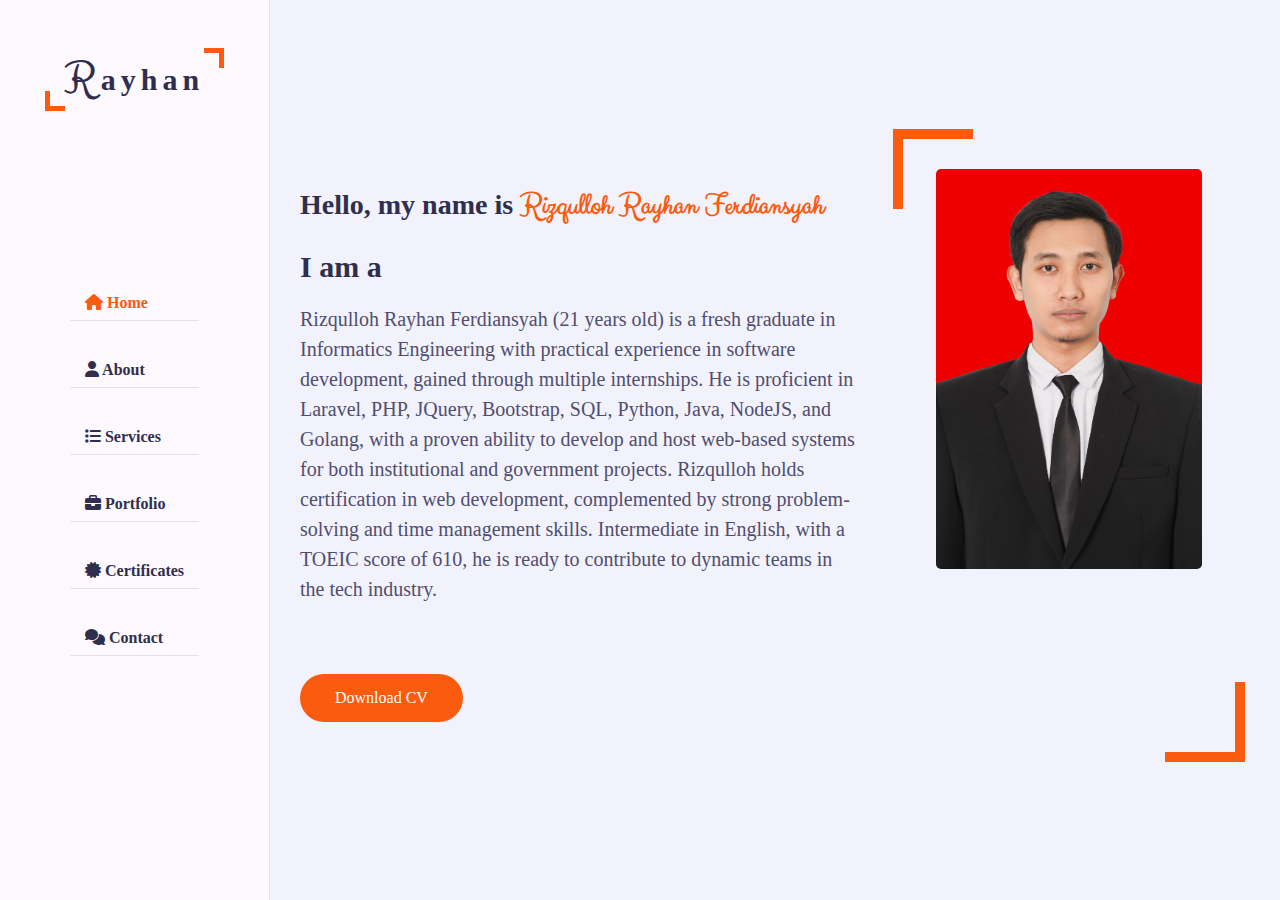
==== index.html @ 7c7cdb65 "add meta tag google-site-verification" ====
<!DOCTYPE html>
<html lang="en">

<head>
    <!-- Google tag (gtag.js) -->
    <script async src="https://www.googletagmanager.com/gtag/js?id=G-YBKB1X5QW4"></script>
    <script>
        window.dataLayer = window.dataLayer || [];
        function gtag() { dataLayer.push(arguments); }
        gtag('js', new Date());

        gtag('config', 'G-YBKB1X5QW4');
    </script>

    <meta name="google-site-verification" content="oCcpbvfeTZZCuJ9c2WSBd1tLm_rmWKsyOz2tn631DaE" />

    <meta charset="UTF-8">
    <meta name="viewport" content="width=device-width, initial-scale=1.0">
    <meta name="googlebot" content="notranslate">
    <meta name="google" content="nositelinkssearchbox">
    <meta name="description"
        content="Rizqulloh Rayhan Ferdiansyah (21 years old) is a fresh graduate in Informatics Engineering with practical experience in software development, gained through multiple internships.">
    <title>Rizqulloh Rayhan Ferdiansyah</title>
    <!-- css -->
    <link rel="stylesheet" href="css/style.css">
    <!-- <link rel="stylesheet" href="css/skins/color-1.css"> -->
    <link rel="stylesheet" href="https://cdnjs.cloudflare.com/ajax/libs/font-awesome/6.4.2/css/all.min.css">
</head>

<body>
    <!-- Main Container -->
    <div class="main-container">
        <!-- aside -->
        <div class="aside">
            <div class="logo">
                <a href="#"><span>R</span>ayhan</a>
            </div>
            <div class="nav-toggler">
                <span></span>
            </div>
            <ul class="nav">
                <li><a href="#home" id="sidebar-home"><i class="fa fa-home"></i> Home</a></li>
                <li><a href="#about" id="sidebar-about"><i class="fa fa-user"></i> About</a></li>
                <li><a href="#service" id="sidebar-service"><i class="fa fa-list"></i> Services</a></li>
                <li><a href="#portfolio" id="sidebar-portfolio"><i class="fa fa-briefcase"></i> Portfolio</a></li>
                <li><a href="#certificate" id="sidebar-certificate"><i class="fa fa-certificate"></i> Certificates</a>
                </li>
                <li><a href="#contact" id="sidebar-contact"><i class="fa fa-comments"></i> Contact</a></li>
            </ul>
        </div>
        <!-- End aside -->
        <!-- Main Content -->
        <div class="main-content">
            <!-- Home Section -->
            <section class="home section" id="home">
                <div class="container">
                    <div class="row">
                        <div class="home-info padd-15">
                            <h3 class="hello">Hello, my name is <span class="name">Rizqulloh Rayhan Ferdiansyah</span>
                            </h3>
                            <h3 class="my-profession">I am a <span class="typing"> </span></h3>
                            <p>Rizqulloh Rayhan Ferdiansyah (21 years old) is a fresh graduate in Informatics
                                Engineering with practical experience in
                                software development, gained through multiple internships. He is proficient in Laravel,
                                PHP, JQuery, Bootstrap, SQL, Python,
                                Java, NodeJS, and Golang, with a proven ability to develop and host web-based systems
                                for both institutional and government projects.
                                Rizqulloh holds certification in web development, complemented by strong problem-solving
                                and time management skills.
                                Intermediate in English, with a TOEIC score of 610, he is ready to contribute to dynamic
                                teams in the tech industry.</p>
                            <a href="./cv/CV Lamaran Kerja.pdf" target="_blank"
                                download="Resume Rizqulloh Rayhan Ferdiansyah" class="btn">Download CV</a>
                        </div>
                        <div class="home-img padd-15">
                            <img src="images/KRIS_RED.jpg" alt="Rizqulloh Rayhan Ferdiansyah">
                        </div>
                    </div>
                </div>
            </section>
            <!-- End Home Section -->
            <!-- About Section -->
            <section class="about section" id="about">
                <div class="container">
                    <div class="row">
                        <div class="section-title padd-15">
                            <h2>About me</h2>
                        </div>
                    </div>
                    <div class="row">
                        <div class="about-content padd-15">
                            <div class="row">
                                <div class="about-text padd-15">
                                    <h3>I am Rizqulloh Rayhan Ferdiansyah <span>Software Developer</span></h3>
                                    <p>I am a fresh graduate in D3 Informatics Engineering. I have internship
                                        experience as a software developer at UPT TIK UNS and Phicos Group. I have the
                                        ability to
                                        solve problems with a systematic approach. Apart from that, I master various
                                        programming languages, such as PHP with the Laravel framework, Python, and
                                        MySQL database management.</p>
                                </div>
                            </div>
                            <div class="row">
                                <div class="personal-info padd-15">
                                    <div class="row">
                                        <div class="info-item padd-15">
                                            <p>Date of birth : <span>04 Jan 2003 </span></p>
                                        </div>
                                        <div class="info-item padd-15">
                                            <p>Age : <span>21 </span></p>
                                        </div>
                                        <div class="info-item padd-15">
                                            <p>Website : <span>rizqullohrayhan.github.io</span></p>
                                        </div>
                                        <div class="info-item padd-15">
                                            <p>Email : <span>rizqullohferdiansyah41@gmail.com</span></p>
                                        </div>
                                        <div class="info-item padd-15">
                                            <p>No HP : <span>+62 85161746907</span></p>
                                        </div>
                                        <div class="info-item padd-15">
                                            <p>Domicile : <span>Jombang, Jawa Timur</span></p>
                                        </div>
                                    </div>
                                </div>
                                <div class="skills padd-15">
                                    <div class="row">
                                        <div class="skill-item">
                                            <h5>Python</h5>
                                            <div class="progress">
                                                <div class="progress-in" style="width: 76%;"></div>
                                                <div class="skill-percent">Intermediate</div>
                                            </div>
                                        </div>
                                        <div class="skill-item">
                                            <h5>MySQL</h5>
                                            <div class="progress">
                                                <div class="progress-in" style="width: 76%;"></div>
                                                <div class="skill-percent">Intermediate</div>
                                            </div>
                                        </div>
                                        <div class="skill-item">
                                            <h5>Laravel</h5>
                                            <div class="progress">
                                                <div class="progress-in" style="width: 76%;"></div>
                                                <div class="skill-percent">Intermediate</div>
                                            </div>
                                        </div>
                                    </div>
                                </div>
                            </div>
                            <div class="row">
                                <div class="education padd-15">
                                    <h3 class="title">Educations</h3>
                                    <div class="row">
                                        <div class="timeline-box padd-15">
                                            <div class="timeline shadow-dark">
                                                <!-- timeline item -->
                                                <div class="timeline-item">
                                                    <div class="circle-dot"></div>
                                                    <h3 class="timeline-date">
                                                        <i class="fa fa-calendar"></i> 2021 - 2024
                                                    </h3>
                                                    <h4 class="timeline-title">Universitas Sebelas Maret</h4>
                                                    <p class="timeline-text">D3 Informatics Engineering</p>
                                                </div>
                                                <div class="timeline-item">
                                                    <div class="circle-dot"></div>
                                                    <h3 class="timeline-date">
                                                        <i class="fa fa-calendar"></i> February - July 2023
                                                    </h3>
                                                    <h4 class="timeline-title">Bangkit Academy</h4>
                                                    <p class="timeline-text">Machine Learning Cohort</p>
                                                </div>
                                                <div class="timeline-item">
                                                    <div class="circle-dot"></div>
                                                    <h3 class="timeline-date">
                                                        <i class="fa fa-calendar"></i> 2018 - 2021
                                                    </h3>
                                                    <h4 class="timeline-title">SMA Negeri 2 Jombang</h4>
                                                    <p class="timeline-text">IPA</p>
                                                </div>
                                            </div>
                                        </div>
                                    </div>
                                </div>
                                <div class="experience padd-15">
                                    <h3 class="title">Experiences</h3>
                                    <div class="row">
                                        <div class="timeline-box padd-15">
                                            <div class="timeline shadow-dark">
                                                <!-- timeline item -->
                                                <div class="timeline-item">
                                                    <div class="circle-dot"></div>
                                                    <h3 class="timeline-date">
                                                        <i class="fa fa-calendar"></i> January 2024 - July 2024
                                                    </h3>
                                                    <h4 class="timeline-title">Vokasi UNS</h4>
                                                    <p class="timeline-text">Software Developer</p>
                                                </div>
                                                <div class="timeline-item">
                                                    <div class="circle-dot"></div>
                                                    <h3 class="timeline-date">
                                                        <i class="fa fa-calendar"></i> August 2023 - December 2023
                                                    </h3>
                                                    <h4 class="timeline-title">Phicos Group : Ideas for Better Value
                                                    </h4>
                                                    <p class="timeline-text">Software Developer</p>
                                                </div>
                                                <div class="timeline-item">
                                                    <div class="circle-dot"></div>
                                                    <h3 class="timeline-date">
                                                        <i class="fa fa-calendar"></i> January - December 2023
                                                    </h3>
                                                    <h4 class="timeline-title">UPT Teknologi Informasi dan Komunikasi
                                                        UNS</h4>
                                                    <p class="timeline-text">Software Developer</p>
                                                </div>
                                                <div class="timeline-item">
                                                    <div class="circle-dot"></div>
                                                    <h3 class="timeline-date">
                                                        <i class="fa fa-calendar"></i> April - August 2023
                                                    </h3>
                                                    <h4 class="timeline-title">UPT SPMB UNS</h4>
                                                    <p class="timeline-text">Helpdesk PPDS UNS Periode 1 Tahun 2023</p>
                                                    <p class="timeline-text">Helpdesk SM UNS 2023 Gelombang 1</p>
                                                    <p class="timeline-text">Helpdesk SM UNS 2023 Gelombang 2</p>
                                                    <p class="timeline-text">Helpdesk PPDS UNS Periode 2 Tahun 2023</p>
                                                </div>
                                                <div class="timeline-item">
                                                    <div class="circle-dot"></div>
                                                    <h3 class="timeline-date">
                                                        <i class="fa fa-calendar"></i> June 2023
                                                    </h3>
                                                    <h4 class="timeline-title">Dinas Pendidikan Kota Surakarta</h4>
                                                    <p class="timeline-text">Helpdesk PPDB Kota Surakarta</p>
                                                </div>
                                            </div>
                                        </div>
                                    </div>
                                </div>
                            </div>
                        </div>
                    </div>
                </div>
            </section>
            <!-- End About Section -->
            <!-- Service Section -->
            <section class="service section" id="service">
                <div class="container">
                    <div class="row">
                        <div class="section-title padd-15">
                            <h2>Services</h2>
                        </div>
                    </div>
                    <div class="row">
                        <!-- service item -->
                        <div class="service-item padd-15">
                            <div class="service-item-inner">
                                <div class="icon">
                                    <i class="fa fa-desktop"></i>
                                </div>
                                <h4>Software Developer</h4>
                                <p>

                                </p>
                            </div>
                        </div>
                        <div class="service-item padd-15">
                            <div class="service-item-inner">
                                <div class="icon">
                                    <i class="fa fa-code"></i>
                                </div>
                                <h4>Back End Developer</h4>
                                <p>

                                </p>
                            </div>
                        </div>
                        <div class="service-item padd-15">
                            <div class="service-item-inner">
                                <div class="icon">
                                    <i class="fa fa-robot"></i>
                                </div>
                                <h4>Machine Learning Engineer</h4>
                                <p>

                                </p>
                            </div>
                        </div>
                        <!-- End service item -->
                    </div>
                </div>
            </section>
            <!-- End Service Section -->
            <!-- Portofolio Section -->
            <section class="portfolio section" id="portfolio">
                <div class="container">
                    <div class="row">
                        <div class="section-title padd-15">
                            <h2>Portfolio</h2>
                        </div>
                    </div>
                    <div class="row">
                        <div class="portfolio-heading padd-15">
                            <h2>My Last Project :</h2>
                        </div>
                    </div>
                    <div class="row">
                        <!-- portfolio item -->
                        <div class="portfolio-item padd-15">
                            <div class="portfolio-item-inner shadow-dark">
                                <a href="https://portal.vokasi.uns.ac.id/" target="_blank" class="portfolio-img">
                                    <img src="images/porto/portal sv.png" alt="">
                                </a>
                            </div>
                        </div>
                        <div class="portfolio-item padd-15">
                            <div class="portfolio-item-inner shadow-dark">
                                <a href="https://vokasi.uns.ac.id/" target="_blank" class="portfolio-img">
                                    <img src="images/porto/vokasi.png" alt="">
                                </a>
                            </div>
                        </div>
                        <div class="portfolio-item padd-15">
                            <div class="portfolio-item-inner shadow-dark">
                                <a href="https://yanma.vokasi.uns.ac.id/" target="_blank" class="portfolio-img">
                                    <img src="images/porto/yanma.png" alt="">
                                </a>
                            </div>
                        </div>
                        <div class="portfolio-item padd-15">
                            <div class="portfolio-item-inner shadow-dark">
                                <a href="https://simonsi.vokasi.uns.ac.id/" target="_blank" class="portfolio-img">
                                    <img src="images/porto/simonsi.png" alt="">
                                </a>
                            </div>
                        </div>
                        <div class="portfolio-item padd-15">
                            <div class="portfolio-item-inner shadow-dark">
                                <a href="https://github.com/rizqullohrayhan/bukutamu" target="_blank"
                                    class="portfolio-img">
                                    <img src="images/porto/buku_tamu.png" alt="">
                                </a>
                            </div>
                        </div>
                        <div class="portfolio-item padd-15">
                            <div class="portfolio-item-inner shadow-dark">
                                <a href="https://bappeda.surakarta.go.id/" target="_blank" class="portfolio-img">
                                    <img src="images/porto/bappeda.png" alt="">
                                </a>
                            </div>
                        </div>
                        <div class="portfolio-item padd-15">
                            <div class="portfolio-item-inner shadow-dark">
                                <a href="http://manajemenperpustakaan.azurewebsites.net/" target="_blank"
                                    class="portfolio-img">
                                    <img src="images/porto/perpustakaan.png" alt="">
                                </a>
                            </div>
                        </div>
                        <div class="portfolio-item padd-15">
                            <div class="portfolio-item-inner shadow-dark">
                                <a href="https://v3421083.mhs.d3tiuns.com/javatrain/" target="_blank"
                                    class="portfolio-img">
                                    <img src="images/porto/javatrain.png" alt="">
                                </a>
                            </div>
                        </div>
                        <div class="portfolio-item padd-15">
                            <div class="portfolio-item-inner shadow-dark">
                                <a href="https://uns.id/GymThings" target="_blank" class="portfolio-img">
                                    <img src="images/porto/gymthings.png" alt="">
                                </a>
                            </div>
                        </div>
                        <div class="portfolio-item padd-15">
                            <div class="portfolio-item-inner shadow-dark">
                                <a href="https://pkm.integrasi.uns.ac.id/" target="_blank" class="portfolio-img">
                                    <img src="images/porto/pkm.png" alt="">
                                </a>
                            </div>
                        </div>
                        <!-- <div class="portfolio-item padd-15">
                            <div class="portfolio-item-inner shadow-dark">
                                <a href="https://tik.uns.ac.id/" target="_blank" class="portfolio-img">
                                    <img src="images/porto/tik.png" alt="">
                                </a>
                            </div>
                        </div> -->
                        <!-- end portfolio item -->
                    </div>
                </div>
            </section>
            <!-- End Portofolio Section -->
            <!-- Certificate Section -->
            <section class="certificate section" id="certificate">
                <div class="container">
                    <div class="row">
                        <div class="section-title padd-15">
                            <h2>Certificate</h2>
                        </div>
                    </div>
                    <div class="block" style="box-shadow: 4px 3px 2px #d4d2d2;">
                        <ul class="nav-cert nav-tabs nav-tabs-block" data-toggle="tabs" role="tablist">
                            <li class="nav-item">
                                <a class="nav-link active" href="#btabs-animated-slideup-ml">Machine Learning</a>
                            </li>
                            <li class="nav-item">
                                <a class="nav-link" href="#btabs-animated-slideup-programming">Programming</a>
                            </li>
                            <li class="nav-item">
                                <a class="nav-link" href="#btabs-animated-slideup-other">Other</a>
                            </li>
                        </ul>
                        <div class="block-content tab-content">
                            <div class="row active" id="btabs-animated-slideup-ml" role="tabpanel">
                                <!-- machine learning certificate item -->
                                <div class="certificate-item padd-15">
                                    <div class="certificate-item-inner shadow-dark">
                                        <a href="https://www.coursera.org/account/accomplishments/specialization/certificate/459236EBQQWN"
                                            target="_blank" class="certificate-img">
                                            <img src="images/sertif/ml/mathematicsML.png"
                                                alt="Mathematics for Machine Learning Spesialisasi"
                                                title="Mathematics for Machine Learning Spesialisasi">
                                        </a>
                                    </div>
                                </div>
                                <div class="certificate-item padd-15">
                                    <div class="certificate-item-inner shadow-dark">
                                        <a href="https://www.coursera.org/account/accomplishments/specialization/certificate/A4YDUAPM6T2K"
                                            target="_blank" class="certificate-img">
                                            <img src="images/sertif/ml/TFD.png"
                                                alt="DeepLearning.AI TensorFlow Developer Spesialisasi"
                                                title="DeepLearning.AI TensorFlow Developer Spesialisasi">
                                        </a>
                                    </div>
                                </div>
                                <div class="certificate-item padd-15">
                                    <div class="certificate-item-inner shadow-dark">
                                        <a href="https://www.coursera.org/account/accomplishments/specialization/certificate/ZE96CLMQCE28"
                                            target="_blank" class="certificate-img">
                                            <img src="images/sertif/ml/ML.png" alt="Machine Learning Spesialisasi"
                                                title="Machine Learning Spesialisasi">
                                        </a>
                                    </div>
                                </div>
                                <div class="certificate-item padd-15">
                                    <div class="certificate-item-inner shadow-dark">
                                        <a href="https://www.coursera.org/account/accomplishments/specialization/certificate/4KFHGHYU46PC"
                                            target="_blank" class="certificate-img">
                                            <img src="images/sertif/ml/TFDD.png"
                                                alt="TensorFlow: Data and Deployment Spesialisasi"
                                                title="TensorFlow: Data and Deployment Spesialisasi">
                                        </a>
                                    </div>
                                </div>
                                <div class="certificate-item padd-15">
                                    <div class="certificate-item-inner shadow-dark">
                                        <a href="https://www.coursera.org/account/accomplishments/specialization/certificate/3CULF4XLSYT9"
                                            target="_blank" class="certificate-img">
                                            <img src="images/sertif/ml/TFAdvanced.png"
                                                alt="TensorFlow: Advanced Techniques Spesialisasi"
                                                title="TensorFlow: Advanced Techniques Spesialisasi">
                                        </a>
                                    </div>
                                </div>
                                <!-- end machine learning certificate item -->
                            </div>
                            <div class="row" id="btabs-animated-slideup-programming" role="tabpanel">
                                <div class="certificate-item padd-15">
                                    <div class="certificate-item-inner shadow-dark">
                                        <a href="https://www.sololearn.com/Certificate/CT-ONI5L2N0/png" target="_blank"
                                            class="certificate-img">
                                            <img src="https://www.sololearn.com/Certificate/CT-ONI5L2N0/png"
                                                alt="Python For Beginners" title="Python For Beginners">
                                        </a>
                                    </div>
                                </div>
                                <div class="certificate-item padd-15">
                                    <div class="certificate-item-inner shadow-dark">
                                        <a href="https://www.sololearn.com/Certificate/CT-UD2XHILC/png" target="_blank"
                                            class="certificate-img">
                                            <img src="https://www.sololearn.com/Certificate/CT-UD2XHILC/png" alt="SQL"
                                                title="SQL">
                                        </a>
                                    </div>
                                </div>
                                <div class="certificate-item padd-15">
                                    <div class="certificate-item-inner shadow-dark">
                                        <a href="https://www.dicoding.com/certificates/6RPN6NL3QP2M" target="_blank"
                                            class="certificate-img">
                                            <img src="images/sertif/programming/memulai_dasar_pemrograman.png"
                                                alt="Memulai Dasar Pemrograman untuk Menjadi Pengembang Software"
                                                title="Memulai Dasar Pemrograman untuk Menjadi Pengembang Software">
                                        </a>
                                    </div>
                                </div>
                            </div>
                            <div class="row" id="btabs-animated-slideup-other" role="tabpanel">
                                <div class="certificate-item padd-15">
                                    <div class="certificate-item-inner shadow-dark">
                                        <a href="#" target="_blank" class="certificate-img">
                                            <img src="images/sertif/other/bangkit.png" alt="Bangkit 2023"
                                                title="Bangkit 2023">
                                        </a>
                                    </div>
                                </div>
                            </div>
                        </div>
                    </div>
                </div>
            </section>
            <!-- End Certificate Section -->
            <!-- Contact Section -->
            <section class="contact section" id="contact">
                <div class="container">
                    <div class="row">
                        <div class="section-title padd-15">
                            <h2>Contact</h2>
                        </div>
                    </div>
                    <h3 class="contact-title">Is there anything you want to ask?</h3>
                    <h4 class="contact-sub-title">I AM READY TO SERVE YOU</h4>
                    <div class="row">
                        <!-- contact item -->
                        <div class="contact-info-item padd-15">
                            <div class="icon"><i class="fa fa-phone"></i></div>
                            <h4>Call</h4>
                            <p>+62 85161746907</p>
                        </div>
                        <!-- <div class="contact-info-item padd-15">
                            <div class="icon"><i class="fa fa-map-marker-alt"></i></div>
                            <h4>Office</h4>
                            <p>Jl. Jend. Urip Sumoharjo No.112, Purwodiningratan, Kec. Jebres, Kota Surakarta, Jawa Tengah 57129</p>
                        </div> -->
                        <div class="contact-info-item padd-15">
                            <div class="icon"><i class="fa fa-envelope"></i></div>
                            <h4>Email</h4>
                            <p>rizqullohferdiansyah41@gmail.com</p>
                        </div>
                        <div class="contact-info-item padd-15">
                            <div class="icon"><i class="fa fa-globe-europe"></i></div>
                            <h4>Website</h4>
                            <p>rizqullohrayhan.github.io</p>
                        </div>
                        <!-- end contact item -->
                    </div>
                </div>
            </section>
            <!-- End Contact Section -->
        </div>
        <!-- End Main Content -->
    </div>
    <!-- End Main Container -->
    <!-- js -->
    <script src="https://cdnjs.cloudflare.com/ajax/libs/typed.js/2.0.16/typed.umd.js"
        integrity="sha512-+2pW8xXU/rNr7VS+H62aqapfRpqFwnSQh9ap6THjsm41AxgA0MhFRtfrABS+Lx2KHJn82UOrnBKhjZOXpom2LQ=="
        crossorigin="anonymous" referrerpolicy="no-referrer"></script>
    <script src="js/script.js"></script>
</body>

</html>
---- css/style.css ----
@import url('https://fonts.googleapis.com/css2?family=Clicker+Script&family=Poppins:wght@200;300;400;500;600;700&display=swap');
:root {
    --bg-black-900:#f2f2fc;
    --bg-black-100:#fdf9ff;
    --bg-black-50:#e8dfec;
    --text-black-900:#302e4d;
    --text-black-700:#504e70;
    --skin-color:#fa5b0f;
}

body {
    margin: 0;
    padding: 0;
    line-height: 1.5;
    font-size: 16px;
    font-family: 'Poppins' sans-serif;
}

* {
    margin: 0;
    padding: 0;
    outline: none;
    text-decoration: none;
    box-sizing: border-box;
}

::before, ::after {
    box-sizing: border-box;
}

ul {
    list-style: none;
}

.section {
    background: var(--bg-black-900);
    min-height: 100vh;
    display: block;
    padding: 0 30px;
    opacity: 1;
    position: fixed;
    left: 270px;
    top: 0;
    right: 0;
    bottom: 0;
    z-index: 0;
    overflow-y: auto;
    overflow-x: hidden;
    transition: all 0.3s ease;
}

.section.back-section{
    z-index: 1;
}

.section.active {
    z-index: 2;
    opacity: 1;
    animation: slideSection 1s ease;
}

@keyframes slideSection {
    0%{
        transform: translateX(100%);
    }
    100%{
        transform: translateX(0%);
    }
}

.hidden {
    display: none !important;
}
/* 
.main-content {
    padding-left: 270px;
} */

.padd-15 {
    padding-left: 15px;
    padding-right: 15px;
}

.container {
    max-width: 1100px;
    width: 100%;
    margin: auto;
}

.section .container {
    padding-top: 60px;
    padding-bottom: 70px;
}

.section-title {
    flex: 0 0 100%;
    max-width: 100%;
    margin-bottom: 60px;
}

.section-title h2 {
    font-size: 40px;
    color: var(--text-black-900);
    font-weight: 700;
    position: relative;
}

.section-title h2::before {
    content: '';
    height: 4px;
    width: 50px;
    background-color: var(--skin-color);
    position: absolute;
    top: 100%;
    left: 0;
}

.section-title h2::after {
    content: '';
    height: 4px;
    width: 25px;
    background-color: var(--skin-color);
    position: absolute;
    top: 100%;
    left: 0;
    margin-top: 8px;
}

.row {
    display: flex;
    flex-wrap: wrap;
    margin-left: -15px;
    margin-right: -15px;
    position: relative;
}

.btn {
    font-size: 16px;
    font-weight: 500;
    padding: 12px 35px;
    color: white;
    border-radius: 40px;
    display: inline-block;
    white-space: nowrap;
    border: none;
    background: var(--skin-color);
    transition: all 0.3s ease;
}

.btn:hover {
    transform: scale(1.05);
}

.shadow-dark {
    box-shadow: 0 0 20px rgba(48, 46, 77, 0.15);

}

/* aside */
.aside {
    width: 270px;
    background: var(--bg-black-100);
    position: fixed;
    left: 0;
    top: 0;
    padding: 30px;
    height: 100%;
    border-right: 1px solid var(--bg-black-50);
    display: flex;
    justify-content: center;
    align-items: center;
    z-index: 10;
    transition: all 0.3s ease;
}

.aside .logo {
    position: absolute;
    top: 50px;
    font-size: 30px;
    text-transform: capitalize;
}

.aside .logo a {
    color: var(--text-black-900);
    font-weight: 700;
    padding: 15px 20px;
    font-size: 30px;
    letter-spacing: 5px;
    position: relative;
}

.aside .logo a span {
    font-family: 'Clicker Script', cursive;
    font-size: 40px;

}

.aside .logo a::before {
    content: '';
    position: absolute;
    width: 20px;
    height: 20px;
    border-bottom: 5px solid var(--skin-color);
    border-left: 5px solid var(--skin-color);
    bottom: 0;
    left: 0;
}

.aside .logo a::after {
    content: '';
    position: absolute;
    width: 20px;
    height: 20px;
    border-top: 5px solid var(--skin-color);
    border-right: 5px solid var(--skin-color);
    top: 0;
    right: 0;
}

.aside .nav-toggler {
    height: 40px;
    width: 45px;
    border: 1px solid var(--bg-black-50);
    cursor: pointer;
    position: fixed;
    left: 300px;
    top: 20px;
    border-radius: 5px;
    background: var(--bg-black-100);
    display: none;
    align-items: center;
    justify-content: center;
    transition: all 0.3s ease;
}

.aside .nav-toggler span {
    height: 2px;
    width: 18px;
    background: var(--skin-color);
    display: inline-block;
    position: relative;
}

.aside .nav-toggler.open span {
    background-color: transparent;
}

.aside .nav-toggler span::before {
    content: '';
    height: 2px;
    width: 18px;
    background: var(--skin-color);
    position: absolute;
    top: -6px;
    left: 0;
}

.aside .nav-toggler.open span::before{
    transform: rotate(45deg);
    top: 0;
}

.aside .nav-toggler span::after {
    content: '';
    height: 2px;
    width: 18px;
    background: var(--skin-color);
    position: absolute;
    top: 6px;
    left: 0;
}

.aside .nav-toggler.open span::after{
    transform: rotate(-45deg);
    top: 0;
}

.aside .nav {
    margin-top: 50px;
}

.aside .nav li {
    margin-bottom: 20px;
    display: block;
}

.aside .nav li a {
    font-size: 16px;
    font-weight: 600;
    display: block;
    border-bottom: 1px solid var(--bg-black-50);
    color: var(--text-black-900);
    padding: 5px 15px;
}

.aside .nav li a.active {
    color: var(--skin-color);
}

.aside .nav li a i {
    margin-top: 15px;
}

/* home */
.home {
    min-height: 100vh;
    display: flex;
    color: var(--text-black-900);
}

.home .home-info {
    flex: 0 0 60%;
    max-width: 60%;
}

h3.hello {
    font-size: 28px;
    margin: 15px 0;
}

h3.hello span {
    font-family: 'Clicker Script', cursive;
    font-size: 30px;
    font-weight: 700;
    color: var(--skin-color);
}

h3.my-profession {
    font-size: 30px;
    margin: 15px 0;
}

.typing {
    color: var(--skin-color);
}

.home-info p {
    margin-bottom: 70px;
    font-size: 20px;
    color: var(--text-black-700);
}

.home .home-img {
    flex: 0 0 40%;
    max-width: 40%;
    text-align: center;
    position: relative;
}

.home-img::after {
    content: '';
    position: absolute;
    height: 80px;
    width: 80px;
    border-bottom: 10px solid var(--skin-color);
    border-right: 10px solid var(--skin-color);
    right: 20px;
    bottom: -40px;
}

.home-img::before {
    content: '';
    position: absolute;
    height: 80px;
    width: 80px;
    border-top: 10px solid var(--skin-color);
    border-left: 10px solid var(--skin-color);
    left: 20px;
    top: -40px;
}

.home .home-img img {
    margin: auto;
    border-radius: 5px;
    height: 400px;
}

/* about */
.about .about-content {
    flex: 0 0 100%;
    max-width: 100%;
}

.about .about-content .about-text {
    flex: 0 0 100%;
    max-width: 100%;
}

.about .about-content .about-text h3 {
    font-size: 24px;
    margin-bottom: 15px;
    font-weight: 700;
    color: var(--text-black-900);
}

.about .about-content .about-text h3 {
    color: var(--skin-color);
}

.about .about-content .about-text p {
    font-size: 16px;
    line-height: 25px;
    color: var(--text-black-700);
}

.about .about-content .personal-info {
    flex: 0 0 60%;
    max-width: 60%;
    margin-top: 40px;
}

.about .about-content .personal-info .info-item {
    flex: 0 0 50%;
    max-width: 50%;
}

.about .about-content .personal-info .info-item p {
    font-weight: 600;
    padding: 10px 0;
    font-size: 16px;
    color: var(--text-black-900);
    border-bottom: 1px solid var(--bg-black-50);
}

.about .about-content .personal-info .info-item p span {
    font-weight: 400;
    color: var(--text-black-700);
    margin-left: 4px;
    display: inline-block;
}

.about .about-content .personal-info .buttons {
    margin-top: 30px;
}

.about .about-content .personal-info .buttons .btn {
    /* margin-right: 15px; */
    margin-top: 10px;
}

.about .about-content .skills {
    flex: 0 0 40%;
    max-width: 40%;
    margin-top: 40px;
}

.about .about-content .skills .skill-item {
    flex: 0 0 100%;
    max-width: 100%;
    margin-bottom: 25px;
}

.about .about-content .skills .skill-item h5 {
    line-height: 40px;
    font-weight: 600;
    font-size: 16px;
    color: var(--text-black-900);
    text-transform: capitalize;
}

.about .about-content .skills .skill-item .progress {
    background: var(--bg-black-50);
    height: 7px;
    border-radius: 4px;
    width: 100%;
    position: relative;
}

.about .about-content .skills .skill-item .progress .progress-in {
    position: absolute;
    left: 0;
    top: 0;
    height: 100%;
    border-radius: 4px;
    background-color: var(--skin-color);
}

.about .about-content .skills .skill-item .skill-percent {
    position: absolute;
    right: 0;
    color: var(--text-black-900);
    top: -40px;
    font-weight: 400;
    line-height: 40px;
}

.about .about-content .education,
.about .about-content .experience {
    flex: 0 0 50%;
    max-width: 50%;
    margin-top: 30px;
}

.about .about-content h3.title {
    font-size: 24px;
    margin-bottom: 30px;
    font-weight: 700;
    color: var(--text-black-900); 
}

.about .about-content .timeline-box {
    flex: 0 0 100%;
    max-width: 100%;
}

.about .about-content .timeline {
    background-color: var(--bg-black-100);
    padding: 30px 15px;
    border: 1px solid var(--bg-black-50);
    border-radius: 10px;
    width: 100%;
    position: relative;
}

.about .about-content .timeline .timeline-item {
    position: relative;
    padding-left: 37px;
    padding-bottom: 50px;
}

.about .about-content .timeline .timeline-item:last-child {
    padding-bottom: 0;
}

.about .about-content .timeline .timeline-item::before {
    content: '';
    width: 1px;
    position: absolute;
    height: 100%;
    left: 7px;
    top: 0;
    background-color: var(--skin-color);
}

.about .about-content .timeline .circle-dot {
    position: absolute;
    left: 0;
    top: 0;
    height: 15px;
    width: 15px;
    border-radius: 50%;
    background-color: var(--skin-color);
}

.about .about-content .timeline .timeline-date {
    font-weight: 400;
    font-size: 14px;
    margin-bottom: 12px;
    color: var(--text-black-700);
}

.about .about-content .timeline .timeline-date .fa {
    margin-right: 5px;
}

.about .about-content .timeline .timeline-title {
    font-weight: 700;
    font-size: 18px;
    margin-bottom: 15px;
    text-transform: capitalize;
    color: var(--text-black-900);
}

.about .about-content .timeline .timeline-text {
    line-height: 25px;
    font-size: 16px;
    text-align: justify;
    color: var(--text-black-700);
}

/* service */
.service .container {
    padding-bottom: 40px; 
}

.service .service-item {
    margin-bottom: 30px;
    flex: 0 0 33.33%;
    max-width: 33.33%;
}

.service .service-item .service-item-inner {
    background-color: var(--bg-black-100);
    border: 1px solid var(--bg-black-50);
    border-radius: 10px;
    padding: 30px 15px;
    text-align: center;
    transition: all 0.35 ease;
}

.service .service-item .service-item-inner:hover {
    box-shadow: 0 0 20px rgba(48, 46, 77, 0.15);
}

.service .service-item .service-item-inner .icon {
    height: 60px;
    width: 60px;
    border-radius: 50%;
    display: block;
    margin: 0 auto 30px;
    text-align: center;
    transition: all 0.3s ease;
}

.service .service-item .service-item-inner .icon .fa {
    font-size: 40px;
    line-height: 60px;
    color: var(--skin-color);
    transition: all 0.3s ease;
}

.service .service-item .service-item-inner:hover .icon {
    background: var(--skin-color);
}

.service .service-item .service-item-inner:hover .icon .fa {
    font-size: 25px;
    color: #ffffff;
}

.service .service-item .service-item-inner h4 {
    font-size: 18px;
    margin-bottom: 15px;
    color: var(--text-black-900);
    font-weight: 700;
    text-transform: capitalize;
}

.service .service-item .service-item-inner p {
    font-size: 16px;
    color: var(--text-black-700);
    line-height: 25px;
}

/* portofolio */
.portfolio .container {
    padding-bottom: 40px;
}

.portfolio .portfolio-heading {
    flex: 0 0 100%;
    max-width: 100%;
    margin-bottom: 40px;
}

.portfolio .portfolio-heading h2 {
    color: var(--text-black-900);
    font-weight: 500;
}

.portfolio .portfolio-item {
    flex: 0 0 33.33%;
    max-width: 33.33%;
    margin-bottom: 30px;
}

.portfolio .portfolio-item-inner {
    border: 6px solid var(--bg-black-100);
    border-radius: 10px;
    overflow: hidden;
    cursor: pointer;
}

.portfolio .portfolio-item-inner .portfolio-img img {
    width: 100%;
    display: block;
}

/* certificate */
.certificate .container {
    padding-bottom: 40px;
}

.certificate .certificate-heading {
    flex: 0 0 100%;
    max-width: 100%;
    margin-bottom: 40px;
}

.certificate .certificate-heading h2 {
    color: var(--text-black-900);
    font-weight: 500;
}

.certificate .certificate-item {
    flex: 0 0 33.33%;
    max-width: 33.33%;
    margin-bottom: 30px;
}

.certificate .certificate-item-inner {
    border: 6px solid var(--bg-black-100);
    border-radius: 10px;
    overflow: hidden;
    cursor: pointer;
}

.certificate .certificate-item-inner .certificate-img img {
    width: 100%;
    display: block;
}

/* contact */
.contact-title {
    color: var(--skin-color);
    text-align: center;
    font-size: 25px;
    margin-bottom: 20px;
}

.contact-sub-title {
    color: var(--text-black-900);
    text-align: center;
    font-size: 15px;
    margin-bottom: 60px;
}

.contact .contact-info-item {
    flex: 0 0 25%;
    max-width: 25%;
    text-align: center;
}

.contact .contact-info-item .icon .fa {
    font-size: 25px;
    color: var(--skin-color);
}

.contact .contact-info-item h4 {
    font-size: 18px;
    font-weight: 700;
    color: var(--text-black-900);
    text-transform: capitalize;
    margin: 15px 0 15px;
}

.contact .contact-info-item p {
    font-size: 16px;
    line-height: 25px;
    color: var(--text-black-700);
    font-weight: 400;
}

.block {
    width: 100%;
    max-width: 100%;
    display: block;
    margin: 0 auto;
    padding: 20px;
    margin-bottom: 24px;
    border-radius: 10px;
    background-color: #fff;
    box-shadow: 0 1px rgba(0, 0, 0, 0.03);
}

.block .nav-cert {
    display: -webkit-box;
    display: -ms-flexbox;
    display: flex;
    -ms-flex-wrap: wrap;
        flex-wrap: wrap;
    padding-left: 0;
    margin-bottom: 0;
    list-style: none;
}

.block .nav-cert .nav-item a {
    color: var(--text-black-900);
}

.block .nav-cert .nav-item a.active {
    color: var(--skin-color);
}

.nav-link {
    display: block;
    padding: 0.5rem 1rem;
}

.nav-link:hover, .nav-link:focus {
    text-decoration: none;
}

.nav-link.disabled {
    color: #6c757d;
}

.nav-tabs {
    border-bottom: 1px solid #eaecee;
}

.nav-tabs .nav-item {
    margin-bottom: -1px;
}

.nav-tabs .nav-link {
    border: 1px solid transparent;
    border-top-left-radius: 0.25rem;
    border-top-right-radius: 0.25rem;
}

.nav-tabs .nav-link:hover, .nav-tabs .nav-link:focus {
    border-color: #eaecee;
}

.nav-tabs .nav-link.disabled {
    color: #6c757d;
    background-color: transparent;
    border-color: transparent;
}

.nav-tabs .nav-link.active,
.nav-tabs .nav-item.show .nav-link {
    color: #575757;
    background-color: #fff;
    border-color: #eaecee;
}

.nav-tabs .dropdown-menu {
    margin-top: -1px;
    border-top-left-radius: 0;
    border-top-right-radius: 0;
}

.nav-pills .nav-link {
    border-radius: 0.25rem;
}

.nav-pills .nav-link.active,
.nav-pills .show > .nav-link {
    color: #fff;
    background-color: #42a5f5;
}

.nav-fill .nav-item {
    -webkit-box-flex: 1;
    -ms-flex: 1 1 auto;
    flex: 1 1 auto;
    text-align: center;
}

.nav-justified .nav-item {
    -ms-flex-preferred-size: 0;
    flex-basis: 0;
    -webkit-box-flex: 1;
    -ms-flex-positive: 1;
    flex-grow: 1;
    text-align: center;
}

.block-content {
    transition: opacity .2s ease-out;
    margin: 0 auto;
    padding: 18px 18px 1px;
    width: 100%;
    overflow-x: hidden;
}

div[role='tabpanel']{
    display: none;
}

div[role='tabpanel'].active{
    display: flex;
}

div[role='tabpanel']:not(.active) {
    display: none;
}

/* .tab-content > .tab-pane {
    display: none;
} */

/* .tab-content > .active {
    display: block;
} */

@media (max-width:1199px){
    .section .container {
        padding-top: 70px;
    }
    .aside{
        left: -270px;
    }
    .aside.open{
        left: 0;
    }
    .aside .nav-toggler{
        display: flex;
        left: 30px;
    }
    .aside .nav-toggler.open{
        left: 300px;
    }
    .section{
        left: 0;
    }
    .section.open{
        left: 270px;
    }
    .about .about-content .personal-info .info-item p span {
        display: block;
        margin-left: 0;
    }
}

@media (max-width:991px){
    .contact .contact-info-item,
    .portfolio .portfolio-item,
    .certificate .certificate-item,
    .service .service-item{
        flex: 0 0 50%;
        max-width: 50%;
    }

    .home .home-info{
        flex: 0 0 100%;
        max-width: 100%;
    }

    .home .home-img{
        display: none;
    }
}

@media (max-width:767px){
    .contact .contact-info-item,
    .portfolio .portfolio-item,
    .certificate .certificate-item,
    .service .service-item,
    .about .about-content .experience,
    .about .about-content .education,
    .about .about-content .skills,
    .about .about-content .personal-info{
        flex: 0 0 100%;
        max-width: 100%;
    }
}
---- css/skins/color-1.css ----
:root {
    --skin-color:#fa5b0f;

}
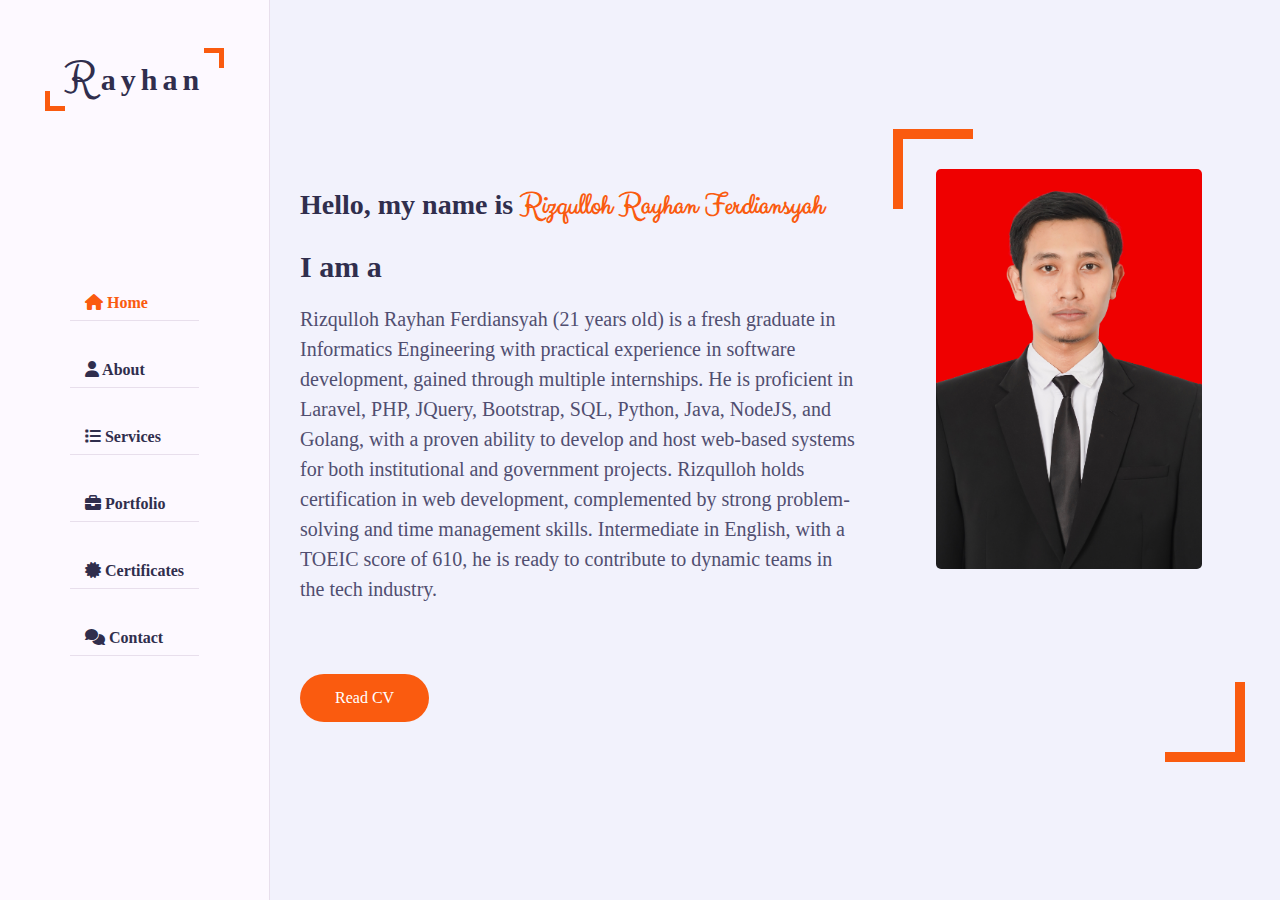
==== commit 9b957bb5: "add porto" ====
--- a/index.html
+++ b/index.html
@@ -69,8 +69,7 @@
                                 and time management skills.
                                 Intermediate in English, with a TOEIC score of 610, he is ready to contribute to dynamic
                                 teams in the tech industry.</p>
-                            <a href="./cv/CV Lamaran Kerja.pdf" target="_blank"
-                                download="Resume Rizqulloh Rayhan Ferdiansyah" class="btn">Download CV</a>
+                            <a href="/cv/Rizqulloh_Rayhan_CV.pdf" target="_blank" class="btn">Read CV</a>
                         </div>
                         <div class="home-img padd-15">
                             <img src="images/KRIS_RED.jpg" alt="Rizqulloh Rayhan Ferdiansyah">
@@ -107,7 +106,7 @@
                                             <p>Date of birth : <span>04 Jan 2003 </span></p>
                                         </div>
                                         <div class="info-item padd-15">
-                                            <p>Age : <span>21 </span></p>
+                                            <p>Age : <span id="age"> </span></p>
                                         </div>
                                         <div class="info-item padd-15">
                                             <p>Website : <span>rizqullohrayhan.github.io</span></p>
@@ -126,7 +125,7 @@
                                 <div class="skills padd-15">
                                     <div class="row">
                                         <div class="skill-item">
-                                            <h5>Python</h5>
+                                            <h5>Django</h5>
                                             <div class="progress">
                                                 <div class="progress-in" style="width: 76%;"></div>
                                                 <div class="skill-percent">Intermediate</div>
@@ -310,84 +309,103 @@
                         <!-- portfolio item -->
                         <div class="portfolio-item padd-15">
                             <div class="portfolio-item-inner shadow-dark">
+                                <a href="https://djcrm-smoky.vercel.app/" target="_blank" class="portfolio-img">
+                                    <img src="images/porto/djcrm.png" alt="Django CRM">
+                                </a>
+                                <div class="portfolio-title">DjCRM (Django, PostgreSQL)</div>
+                            </div>
+                        </div>
+                        <div class="portfolio-item padd-15">
+                            <div class="portfolio-item-inner shadow-dark">
+                                <a href="https://deploy-django-crm.vercel.app/" target="_blank" class="portfolio-img">
+                                    <img src="images/porto/django_projectx.png" alt="Django CRM Project X">
+                                </a>
+                                <div class="portfolio-title">Project X (Django, PostgreSQL)</div>
+                            </div>
+                        </div>
+                        <div class="portfolio-item padd-15">
+                            <div class="portfolio-item-inner shadow-dark">
                                 <a href="https://portal.vokasi.uns.ac.id/" target="_blank" class="portfolio-img">
-                                    <img src="images/porto/portal sv.png" alt="">
-                                </a>
+                                    <img src="images/porto/portal sv.png" alt="Portal Vokasi UNS">
+                                </a>
+                                <div class="portfolio-title">Portal SV UNS (HTML, CSS, JS)</div>
                             </div>
                         </div>
                         <div class="portfolio-item padd-15">
                             <div class="portfolio-item-inner shadow-dark">
                                 <a href="https://vokasi.uns.ac.id/" target="_blank" class="portfolio-img">
-                                    <img src="images/porto/vokasi.png" alt="">
-                                </a>
+                                    <img src="images/porto/vokasi.png" alt="Profile Vokasi UNS">
+                                </a>
+                                <div class="portfolio-title">Profile SV UNS (Laravel, MySQL)</div>
                             </div>
                         </div>
                         <div class="portfolio-item padd-15">
                             <div class="portfolio-item-inner shadow-dark">
                                 <a href="https://yanma.vokasi.uns.ac.id/" target="_blank" class="portfolio-img">
-                                    <img src="images/porto/yanma.png" alt="">
-                                </a>
+                                    <img src="images/porto/yanma.png" alt="Pelayanan Mahasiswa Vokasi UNS">
+                                </a>
+                                <div class="portfolio-title">Pelayanan Mahasiswa (Laravel, MySQL)</div>
                             </div>
                         </div>
                         <div class="portfolio-item padd-15">
                             <div class="portfolio-item-inner shadow-dark">
                                 <a href="https://simonsi.vokasi.uns.ac.id/" target="_blank" class="portfolio-img">
-                                    <img src="images/porto/simonsi.png" alt="">
-                                </a>
+                                    <img src="images/porto/simonsi.png" alt="SIMONSI UNS">
+                                </a>
+                                <div class="portfolio-title">SIMONSI (Laravel, MySQL)</div>
                             </div>
                         </div>
                         <div class="portfolio-item padd-15">
                             <div class="portfolio-item-inner shadow-dark">
                                 <a href="https://github.com/rizqullohrayhan/bukutamu" target="_blank"
                                     class="portfolio-img">
-                                    <img src="images/porto/buku_tamu.png" alt="">
-                                </a>
+                                    <img src="images/porto/buku_tamu.png" alt="Buku tamu">
+                                </a>
+                                <div class="portfolio-title">Buku Tamu (Laravel, MySQL)</div>
                             </div>
                         </div>
                         <div class="portfolio-item padd-15">
                             <div class="portfolio-item-inner shadow-dark">
                                 <a href="https://bappeda.surakarta.go.id/" target="_blank" class="portfolio-img">
-                                    <img src="images/porto/bappeda.png" alt="">
-                                </a>
+                                    <img src="images/porto/bappeda.png" alt="Bappeda">
+                                </a>
+                                <div class="portfolio-title">Bappeda Surakarta (Laravel, MySQL)</div>
+                            </div>
+                        </div>
+                        <div class="portfolio-item padd-15">
+                            <div class="portfolio-item-inner shadow-dark">
+                                <a href="https://uns.id/GymThings" target="_blank" class="portfolio-img">
+                                    <img src="images/porto/gymthings.png" alt="Gymthings">
+                                </a>
+                                <div class="portfolio-title">Gymthings (ML Tensorflow)</div>
                             </div>
                         </div>
                         <div class="portfolio-item padd-15">
                             <div class="portfolio-item-inner shadow-dark">
                                 <a href="http://manajemenperpustakaan.azurewebsites.net/" target="_blank"
                                     class="portfolio-img">
-                                    <img src="images/porto/perpustakaan.png" alt="">
-                                </a>
+                                    <img src="images/porto/perpustakaan.png" alt="Perpustakaan">
+                                </a>
+                                <div class="portfolio-title">Perpustakaan (Laravel, MySQL)</div>
                             </div>
                         </div>
                         <div class="portfolio-item padd-15">
                             <div class="portfolio-item-inner shadow-dark">
                                 <a href="https://v3421083.mhs.d3tiuns.com/javatrain/" target="_blank"
                                     class="portfolio-img">
-                                    <img src="images/porto/javatrain.png" alt="">
-                                </a>
-                            </div>
-                        </div>
-                        <div class="portfolio-item padd-15">
-                            <div class="portfolio-item-inner shadow-dark">
-                                <a href="https://uns.id/GymThings" target="_blank" class="portfolio-img">
-                                    <img src="images/porto/gymthings.png" alt="">
-                                </a>
+                                    <img src="images/porto/javatrain.png" alt="Javatrain">
+                                </a>
+                                <div class="portfolio-title">Javatrain (PHP Native, MySQL)</div>
                             </div>
                         </div>
                         <div class="portfolio-item padd-15">
                             <div class="portfolio-item-inner shadow-dark">
                                 <a href="https://pkm.integrasi.uns.ac.id/" target="_blank" class="portfolio-img">
-                                    <img src="images/porto/pkm.png" alt="">
-                                </a>
-                            </div>
-                        </div>
-                        <!-- <div class="portfolio-item padd-15">
-                            <div class="portfolio-item-inner shadow-dark">
-                                <a href="https://tik.uns.ac.id/" target="_blank" class="portfolio-img">
-                                    <img src="images/porto/tik.png" alt="">
-                                </a>
-                            </div>
-                        </div> -->
+                                    <img src="images/porto/pkm.png" alt="PKM UNS">
+                                </a>
+                                <div class="portfolio-title">PKM UNS (Laravel, MySQL)</div>
+                            </div>
+                        </div>
                         <!-- end portfolio item -->
                     </div>
                 </div>
@@ -410,6 +428,9 @@
                                 <a class="nav-link" href="#btabs-animated-slideup-programming">Programming</a>
                             </li>
                             <li class="nav-item">
+                                <a class="nav-link" href="#btabs-animated-slideup-cyber-security">Cyber Security</a>
+                            </li>
+                            <li class="nav-item">
                                 <a class="nav-link" href="#btabs-animated-slideup-other">Other</a>
                             </li>
                         </ul>
@@ -496,6 +517,37 @@
                                         </a>
                                     </div>
                                 </div>
+                                <div class="certificate-item padd-15">
+                                    <div class="certificate-item-inner shadow-dark">
+                                        <a href="#"
+                                            class="certificate-img">
+                                            <img src="images/sertif/programming/Sertifikat_BNSP.jpg"
+                                                alt="Sertifikat BNSP Junior Web Programming" 
+                                                title="Sertifikat BNSP Junior Web Programming">
+                                        </a>
+                                    </div>
+                                </div>
+                            </div>
+                            <div class="row" id="btabs-animated-slideup-cyber-security" role="tabpanel">
+                                <div class="certificate-item padd-15">
+                                    <div class="certificate-item-inner shadow-dark">
+                                        <a href="https://member.codingstudio.id/certificate/9dDsXnQh9I" target="_blank"
+                                            class="certificate-img">
+                                            <img src="images/sertif/cyber/coding_studio_fundamental_cyber_security.png"
+                                                alt="Fundamental Cyber Security" title="Fundamental Cyber Security">
+                                        </a>
+                                    </div>
+                                </div>
+                                <div class="certificate-item padd-15">
+                                    <div class="certificate-item-inner shadow-dark">
+                                        <a href="https://member.codingstudio.id/certificate/namZ4ibFix" target="_blank"
+                                            class="certificate-img">
+                                            <img src="images/sertif/cyber/coding_studio_fundamental_penetration_testing.png" 
+                                                alt="Fundamental Penetration Testing"
+                                                title="Fundamental Penetration Testing">
+                                        </a>
+                                    </div>
+                                </div>
                             </div>
                             <div class="row" id="btabs-animated-slideup-other" role="tabpanel">
                                 <div class="certificate-item padd-15">
@@ -527,22 +579,22 @@
                         <div class="contact-info-item padd-15">
                             <div class="icon"><i class="fa fa-phone"></i></div>
                             <h4>Call</h4>
-                            <p>+62 85161746907</p>
-                        </div>
-                        <!-- <div class="contact-info-item padd-15">
-                            <div class="icon"><i class="fa fa-map-marker-alt"></i></div>
-                            <h4>Office</h4>
-                            <p>Jl. Jend. Urip Sumoharjo No.112, Purwodiningratan, Kec. Jebres, Kota Surakarta, Jawa Tengah 57129</p>
-                        </div> -->
+                            <a href="https://wa.me/6285161746907" target="_blank">+6285161746907</a>
+                        </div>
                         <div class="contact-info-item padd-15">
                             <div class="icon"><i class="fa fa-envelope"></i></div>
                             <h4>Email</h4>
-                            <p>rizqullohferdiansyah41@gmail.com</p>
+                            <a href="mailto:rizqullohferdiansyah41@gmail.com" target="_blank">rizqullohferdiansyah41@gmail.com</a>
                         </div>
                         <div class="contact-info-item padd-15">
                             <div class="icon"><i class="fa fa-globe-europe"></i></div>
                             <h4>Website</h4>
-                            <p>rizqullohrayhan.github.io</p>
+                            <a href="https://rizqullohrayhan.github.io/">rizqullohrayhan.github.io</a>
+                        </div>
+                        <div class="contact-info-item padd-15">
+                            <div class="icon"><i class="fa-brands fa-github fa-xl" style="color: var(--skin-color);"></i></div>
+                            <h4>Github</h4>
+                            <a href="https://github.com/rizqullohrayhan" target="_blank">github.com/rizqullohrayhan</a>
                         </div>
                         <!-- end contact item -->
                     </div>
--- a/css/style.css
+++ b/css/style.css
@@ -666,6 +666,14 @@
     display: block;
 }
 
+.portfolio .portfolio-item-inner .portfolio-title {
+    text-align: center; /* Agar teks berada di tengah */
+    font-size: 16px; /* Sesuaikan ukuran teks */
+    margin-top: 5px; /* Beri jarak antara gambar dan judul */
+    margin-bottom: 5px;
+    color: var(--text-color); /* Gunakan variabel warna teks atau ganti dengan warna spesifik */
+}
+
 /* certificate */
 .certificate .container {
     padding-bottom: 40px;
@@ -912,6 +920,7 @@
     .service .service-item{
         flex: 0 0 50%;
         max-width: 50%;
+        margin-bottom: 32px;
     }
 
     .home .home-info{
@@ -935,5 +944,6 @@
     .about .about-content .personal-info{
         flex: 0 0 100%;
         max-width: 100%;
+        margin-bottom: 32px;
     }
 }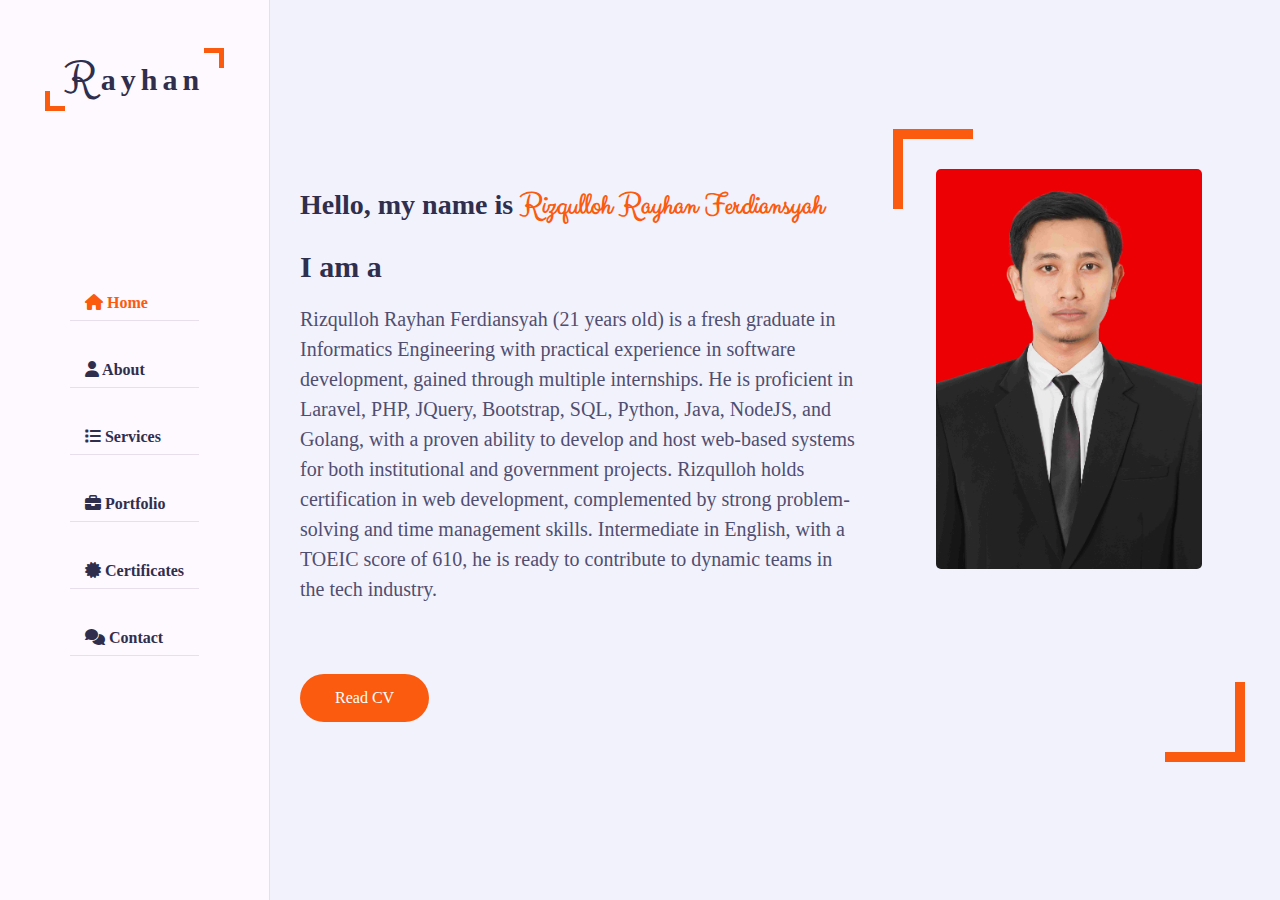
==== commit fdf0b812: "change picture" ====
--- a/index.html
+++ b/index.html
@@ -72,7 +72,7 @@
                             <a href="/cv/Rizqulloh_Rayhan_CV.pdf" target="_blank" class="btn">Read CV</a>
                         </div>
                         <div class="home-img padd-15">
-                            <img src="images/KRIS_RED.jpg" alt="Rizqulloh Rayhan Ferdiansyah">
+                            <img src="images/KRIS_RED_11zon.jpg" alt="Rizqulloh Rayhan Ferdiansyah">
                         </div>
                     </div>
                 </div>
@@ -612,4 +612,4 @@
     <script src="js/script.js"></script>
 </body>
 
-</html>+</html>
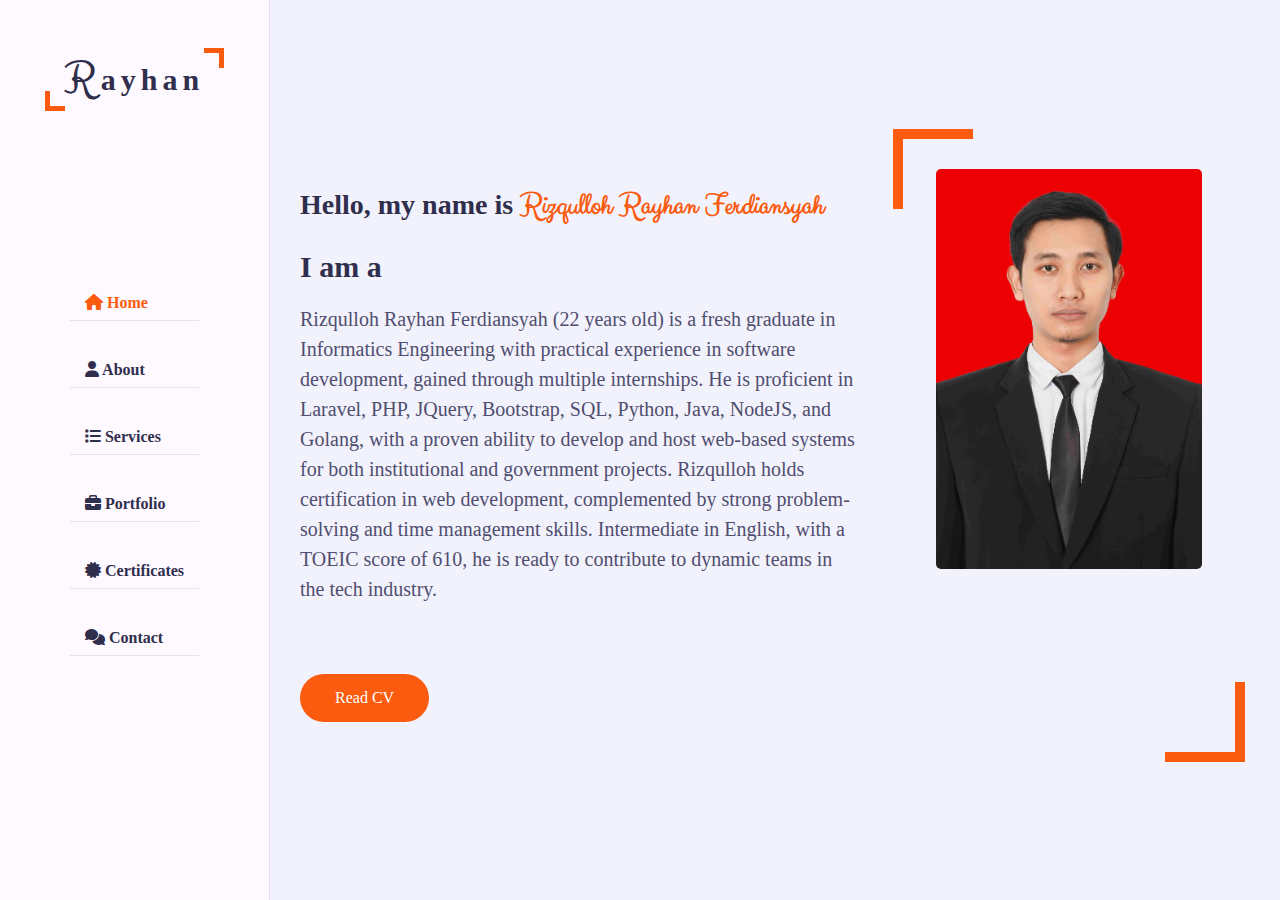
==== commit dfeeebd1: "add portofolio" ====
--- a/index.html
+++ b/index.html
@@ -59,7 +59,7 @@
                             <h3 class="hello">Hello, my name is <span class="name">Rizqulloh Rayhan Ferdiansyah</span>
                             </h3>
                             <h3 class="my-profession">I am a <span class="typing"> </span></h3>
-                            <p>Rizqulloh Rayhan Ferdiansyah (21 years old) is a fresh graduate in Informatics
+                            <p>Rizqulloh Rayhan Ferdiansyah (22 years old) is a fresh graduate in Informatics
                                 Engineering with practical experience in
                                 software development, gained through multiple internships. He is proficient in Laravel,
                                 PHP, JQuery, Bootstrap, SQL, Python,
@@ -307,6 +307,14 @@
                     </div>
                     <div class="row">
                         <!-- portfolio item -->
+                        <div class="portfolio-item padd-15">
+                            <div class="portfolio-item-inner shadow-dark">
+                                <a href="https://manage-produk.vercel.app/" target="_blank" class="portfolio-img">
+                                    <img src="images/porto/manage-produk.png" alt="Manage Produk">
+                                </a>
+                                <div class="portfolio-title">Manajemen Produk (Django, PostgreSQL)</div>
+                            </div>
+                        </div>
                         <div class="portfolio-item padd-15">
                             <div class="portfolio-item-inner shadow-dark">
                                 <a href="https://djcrm-smoky.vercel.app/" target="_blank" class="portfolio-img">
